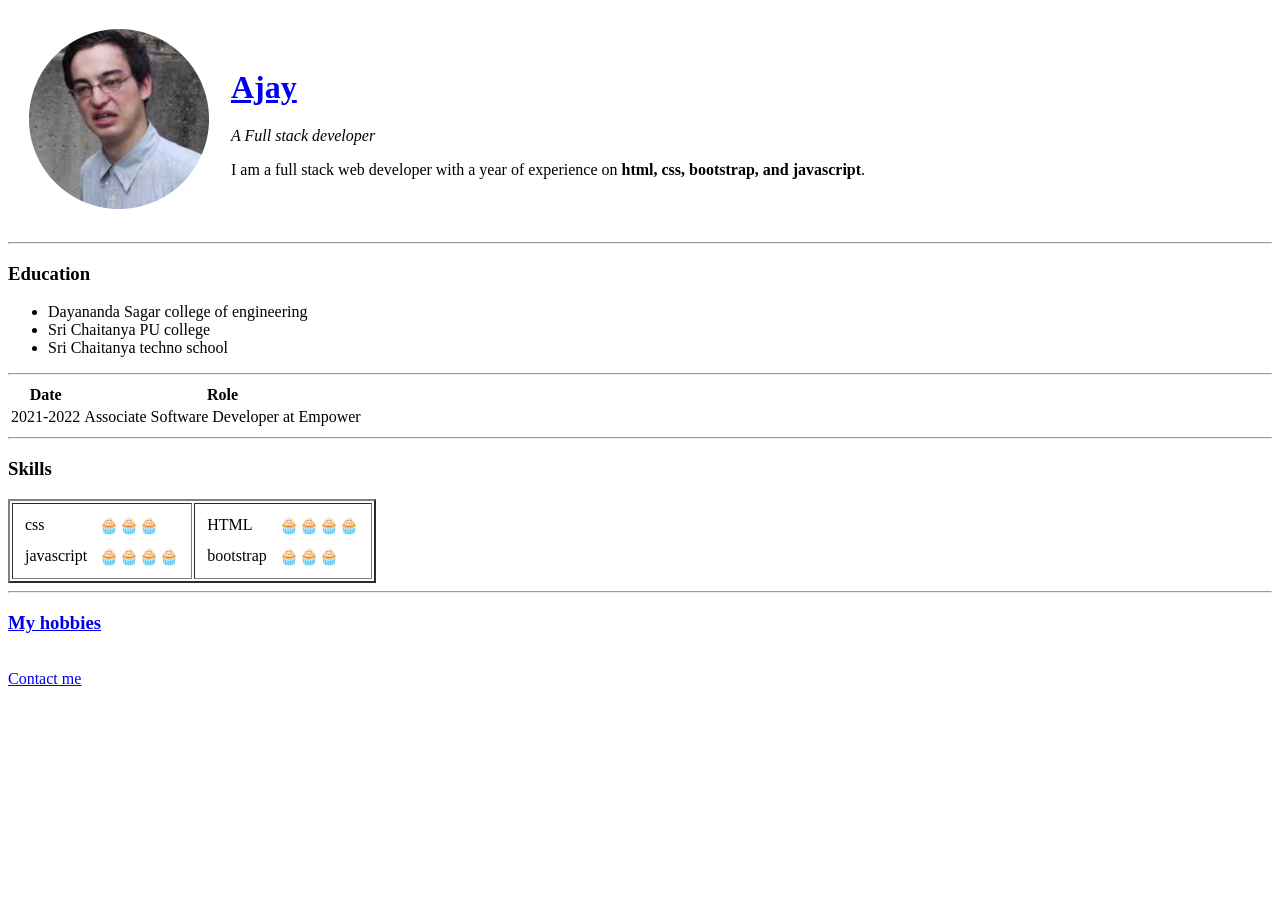
==== index.html @ 626a8c76 "Add initial cv website files" ====
<!DOCTYPE html> <!-- Specifies the document type -->
<html>
<!-- tag to begin html code -->

<head>
  <!-- contains information about the website -->
  <meta charset="utf-8" /> <!-- charset attribute sets the character set for encoding -->
  <title> Ajay's Website </title> <!-- Specifies the title of the website -->
</head>

<body>
  <table cellspacing="20">
    <tr>
      <td><img src="Images\filth-modified.png" alt="Profile picture" /></td>
      <td>
        <h1> <a href="https://steamcommunity.com/id/wewlmao/">Ajay</a></h1>
        <p>
          <em> A Full stack developer </em>
        </p>
        <p>
          I am a full stack web developer with a year of experience on <strong>html, css, bootstrap, and javascript</strong>.
        </p>
      </td>
    </tr>
  </table>


  <hr>
  <h3>Education</h3>
  <ul>
    <li>
      Dayananda Sagar college of engineering
    </li>
    <li>
      Sri Chaitanya PU college
    </li>
    <li>
      Sri Chaitanya techno school
    </li>
  </ul>
  <hr />
  <table>
    <thead>
      <tr>
        <th>Date</th>
        <th>Role</th>
      </tr>
    </thead>
    <tbody>
      <tr>
        <td>
          2021-2022
        </td>
        <td>
          Associate Software Developer at Empower
        </td>
      </tr>
    </tbody>
    <tfoot>

    </tfoot>
  </table >
  <hr />
  <h3>Skills</h3>
  <table  border="2">
    <tr>
      <td>     <table cellspacing="10">
        <tr>

          <td>        css      </td>
          <td>        🧁🧁🧁      </td>
        </tr>

            <td>          javascript        </td>
            <td>          🧁🧁🧁🧁        </td>

        </tr>
      </table>       </td>
      <td>      <table cellspacing="10">
        <tr>
          <td>        HTML      </td>
          <td>        🧁🧁🧁🧁      </td>

        </tr>
            <tr>      <td>                bootstrap        </td>
            <td>          🧁🧁🧁        </td>


        </tr>
      </table>       </td>
</tr>
  </table>



  <hr />
  <h3><a href="hobbies.html">My hobbies</a></h3><br />
  <a href="contact.html">Contact me</a>

</body> <!-- Specifies the body of the website -->

</html>
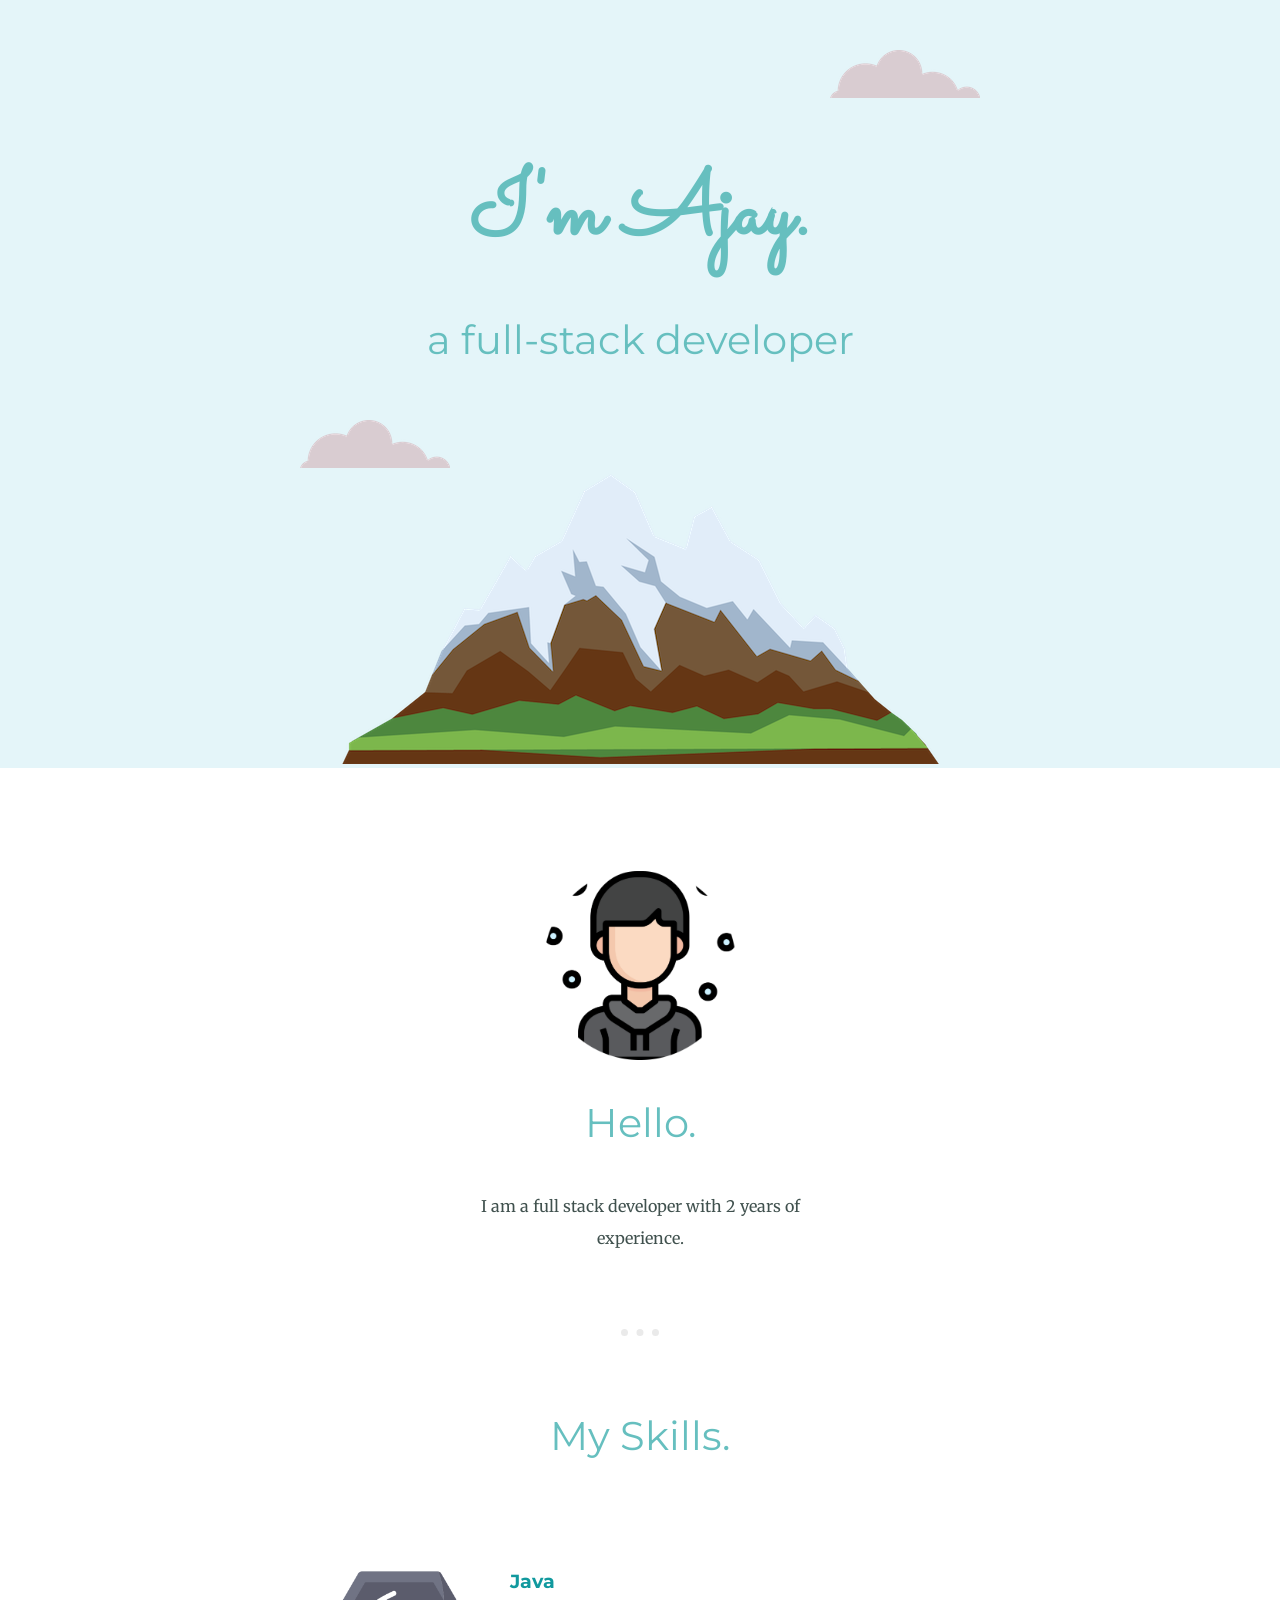
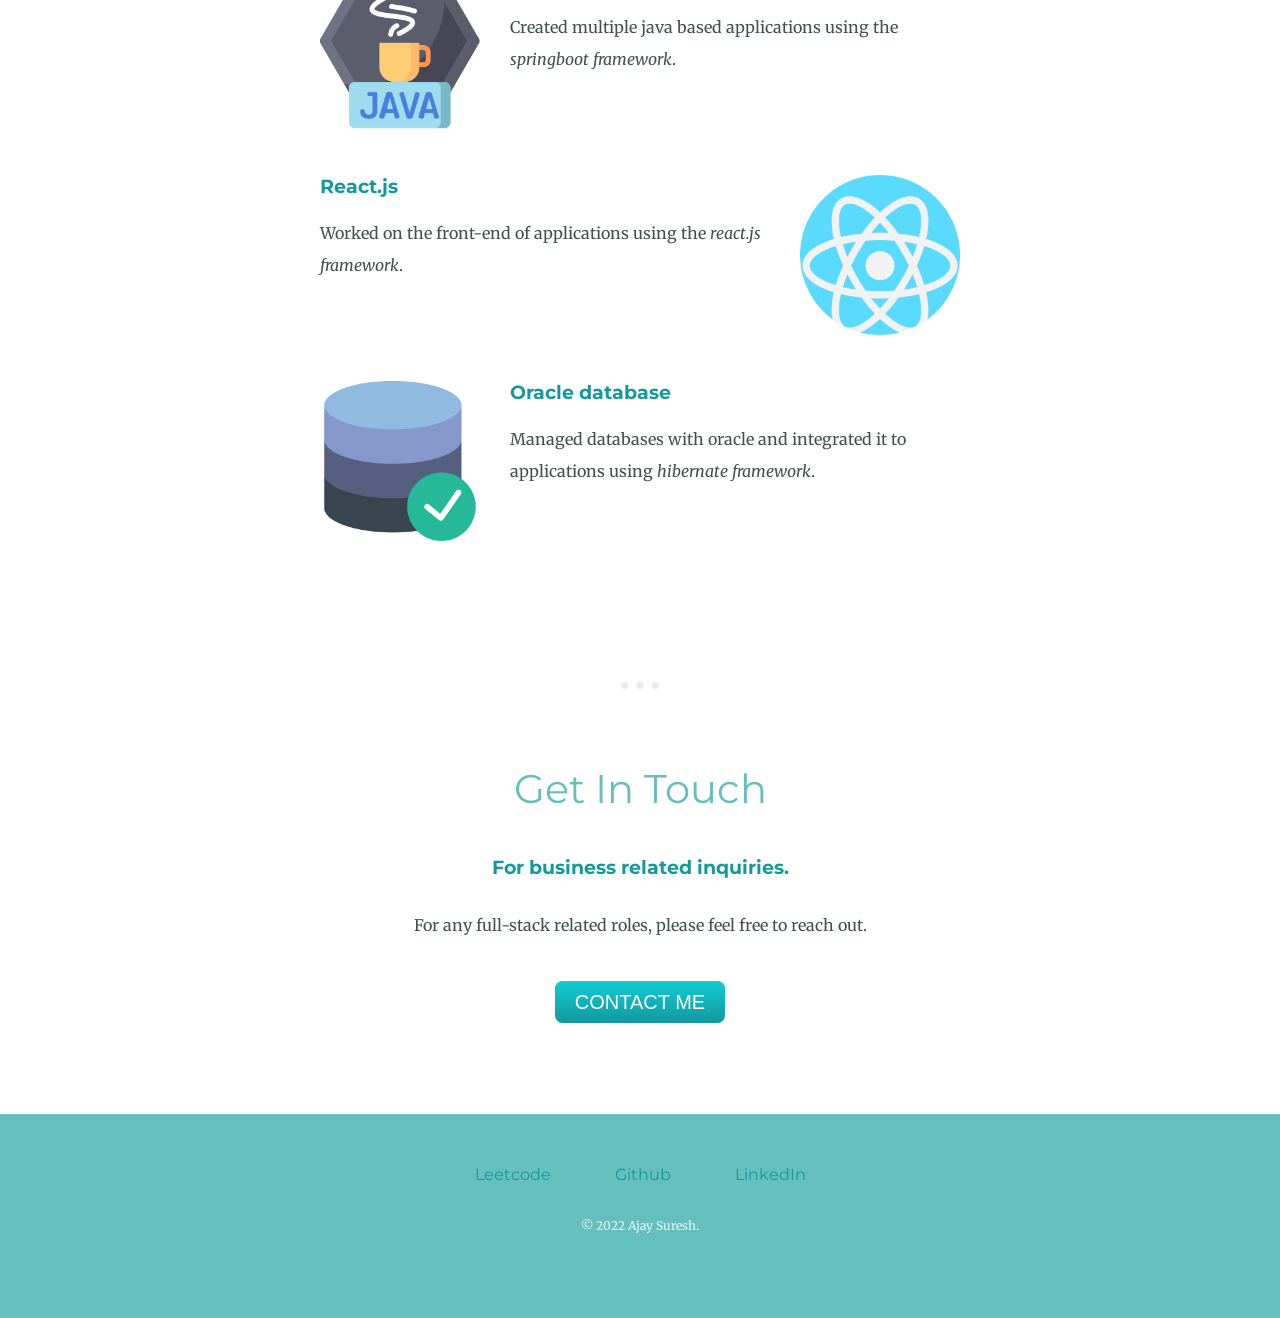
==== commit fae47674: "Added initial CV files" ====
--- a/index.html
+++ b/index.html
@@ -1,102 +1,66 @@
-<!DOCTYPE html> <!-- Specifies the document type -->
-<html>
-<!-- tag to begin html code -->
+<!DOCTYPE html>
+<html lang="en">
+<head>
+  <meta charset="UTF-8">
+  <meta name="viewport" content="width=device-width, initial-scale=1.0">
+  <meta http-equiv="X-UA-Compatible" content="ie=edge">
+  <title>Ajay's website</title>
+  <link rel="stylesheet" href="CSS/styles.css" />
+  <link rel="icon" href="favicon.ico">
+  <link rel="preconnect" href="https://fonts.googleapis.com">
+<link rel="preconnect" href="https://fonts.gstatic.com" crossorigin>
+<link href="https://fonts.googleapis.com/css2?family=Merriweather&family=Montserrat&family=Sacramento&display=swap" rel="stylesheet">
+</head>
+<body>
+  <div class="top-container">
+    <img class="right-cloud" src="images/cloud.png" alt="cloud-img">
+    <h1>I'm Ajay.</h1>
+    <h2>a full-stack developer</h2>
+    <img class="left-cloud" src="images/cloud.png" alt="cloud-img">
+    <img src="images/mountain.png" alt="mountain-img">
 
-<head>
-  <!-- contains information about the website -->
-  <meta charset="utf-8" /> <!-- charset attribute sets the character set for encoding -->
-  <title> Ajay's Website </title> <!-- Specifies the title of the website -->
-</head>
-
-<body>
-  <table cellspacing="20">
-    <tr>
-      <td><img src="Images\filth-modified.png" alt="Profile picture" /></td>
-      <td>
-        <h1> <a href="https://steamcommunity.com/id/wewlmao/">Ajay</a></h1>
-        <p>
-          <em> A Full stack developer </em>
-        </p>
-        <p>
-          I am a full stack web developer with a year of experience on <strong>html, css, bootstrap, and javascript</strong>.
-        </p>
-      </td>
-    </tr>
-  </table>
+  </div>
+  <div class="middle-container">
+  <div class="profile">
+    <img class="dp" src="images/man.png" alt="">
+    <h2>Hello.</h2>
+    <p class="intro">I am a full stack developer with 2 years of experience.</p>
+  </div>
+  <hr>
+  <div class="skills">
+    <h2>My Skills.</h2>
+    <div class="skill-row">
+      <img class="java" src="images/java.png" alt="">
+      <h3>Java</h3>
+      <p>Created multiple java based applications using the <em>springboot framework</em>.</p></p>
+    </div>
+    <div class="skill-row">
+      <img class="react" src="images/react.png" alt="">
+      <h3>React.js</h3>
+      <p> Worked on the front-end of applications using the <em>react.js framework</em>.</p>
+    </div>
+    <div class="skill-row">
+      <img class="db" src="images/database.png" alt="">
+      <h3>Oracle database</h3>
+      <p> Managed databases with oracle and integrated it to applications using <em>hibernate framework</em>. </p>
+    </div>
+  </div>
+  <br />
+  <hr>
+  <div class="contact-me">
+    <h2>Get In Touch</h2>
+    <h3>For business related inquiries.</h3>
+    <p class="space">For any full-stack related roles, please feel free to reach out.</p>
+    <a class="btn" href="mailto:ajaysuresh53@gmail.com">CONTACT ME</a>
+  </div>
+</div>
 
 
-  <hr>
-  <h3>Education</h3>
-  <ul>
-    <li>
-      Dayananda Sagar college of engineering
-    </li>
-    <li>
-      Sri Chaitanya PU college
-    </li>
-    <li>
-      Sri Chaitanya techno school
-    </li>
-  </ul>
-  <hr />
-  <table>
-    <thead>
-      <tr>
-        <th>Date</th>
-        <th>Role</th>
-      </tr>
-    </thead>
-    <tbody>
-      <tr>
-        <td>
-          2021-2022
-        </td>
-        <td>
-          Associate Software Developer at Empower
-        </td>
-      </tr>
-    </tbody>
-    <tfoot>
-
-    </tfoot>
-  </table >
-  <hr />
-  <h3>Skills</h3>
-  <table  border="2">
-    <tr>
-      <td>     <table cellspacing="10">
-        <tr>
-
-          <td>        css      </td>
-          <td>        🧁🧁🧁      </td>
-        </tr>
-
-            <td>          javascript        </td>
-            <td>          🧁🧁🧁🧁        </td>
-
-        </tr>
-      </table>       </td>
-      <td>      <table cellspacing="10">
-        <tr>
-          <td>        HTML      </td>
-          <td>        🧁🧁🧁🧁      </td>
-
-        </tr>
-            <tr>      <td>                bootstrap        </td>
-            <td>          🧁🧁🧁        </td>
-
-
-        </tr>
-      </table>       </td>
-</tr>
-  </table>
-
-
-
-  <hr />
-  <h3><a href="hobbies.html">My hobbies</a></h3><br />
-  <a href="contact.html">Contact me</a>
-
-</body> <!-- Specifies the body of the website -->
-
+<div class="bottom-container">
+  <a class="footer-link" href="https://leetcode.com/Ajay5335/">Leetcode</a>
+  <a class="footer-link" href="https://github.com/Ajay-53">Github</a>
+  <a class="footer-link" href="https://www.linkedin.com/in/ajay-suresh-1b9065203/">LinkedIn</a>
+  <p class="trade">© 2022 Ajay Suresh.</p>
+</div>
+</body>
 </html>
--- a/CSS/styles.css
+++ b/CSS/styles.css
@@ -0,0 +1,139 @@
+body{
+  margin:0;
+  text-align: center;
+  font-family: 'Merriweather', serif;
+  color: #40514E;
+}
+.top-container{
+  background-color: #E4F5F9;
+  padding-top:100px;
+  position:relative;
+  height: 100%;
+}
+.middle-container{
+
+}
+
+h1{
+  font-size:5.625rem;
+  margin: 50px auto 0 auto;
+  font-family: 'Sacramento', cursive;
+  color: #66BFBF;
+}
+
+h2{
+  font-size:2.5rem;
+  font-family: 'Montserrat', sans-serif;
+  color: #66BFBF;
+  font-weight: normal;
+  padding-bottom: 10px;
+}
+
+h3{
+  font-family: 'Montserrat', sans-serif;
+  color: #11999E;
+}
+
+.left-cloud{
+  position:absolute;
+  left:300px;
+  bottom:300px;
+}
+
+.right-cloud{
+  position:absolute;
+  right:300px;
+  top:50px;
+}
+
+.skill-row{
+  width:50%;
+  margin:100px auto 100px auto;
+  text-align: left;
+}
+
+.java{
+  width:25%;
+  float:left;
+  margin-right:30px;
+}
+.react{
+  width:25%;
+  float:right;
+  margin-left:30px;
+}
+.db{
+  width:25%;
+  float:left;
+  margin-right:30px;
+}
+
+hr{
+  border-style: dotted none none none;
+  width: 3%;
+  color: #EAEAEA;
+  border-width: 7px;
+  margin:75px auto;
+}
+p{
+  line-height: 2;
+}
+.intro{
+  width:30%;
+  margin:auto;
+}
+.bottom-container{
+  background-color: #66BFBF;
+  padding: 50px 50px;
+  margin-top:100px;
+}
+.trade{
+  color: #EAF6F6;
+  margin:30px;
+  font-size: 0.75rem;
+}
+.footer-link{
+  color: #11999E;
+  margin: 30px;
+  text-decoration: none;
+  font-family: 'Montserrat', sans-serif;
+}
+.dp{
+  width:15%;
+  padding-top:100px;
+}
+.space{
+  margin-bottom:50px;
+  margin-top:30px;
+}
+.btn {
+  background: #11cdd4;
+  background-image: -webkit-linear-gradient(top, #11cdd4, #11999e);
+  background-image: -moz-linear-gradient(top, #11cdd4, #11999e);
+  background-image: -ms-linear-gradient(top, #11cdd4, #11999e);
+  background-image: -o-linear-gradient(top, #11cdd4, #11999e);
+  background-image: linear-gradient(to bottom, #11cdd4, #11999e);
+  -webkit-border-radius: 8;
+  -moz-border-radius: 8;
+  border-radius: 8px;
+  font-family: Arial;
+  color: #ffffff;
+  font-size: 20px;
+  padding: 10px 20px 10px 20px;
+  text-decoration: none;
+}
+
+.btn:hover {
+  background: #30e3cb;
+  background-image: -webkit-linear-gradient(top, #30e3cb, #2bc4ad);
+  background-image: -moz-linear-gradient(top, #30e3cb, #2bc4ad);
+  background-image: -ms-linear-gradient(top, #30e3cb, #2bc4ad);
+  background-image: -o-linear-gradient(top, #30e3cb, #2bc4ad);
+  background-image: linear-gradient(to bottom, #30e3cb, #2bc4ad);
+  text-decoration: none;
+}
+
+
+a:hover{
+  color:#EAF6F6;
+}
